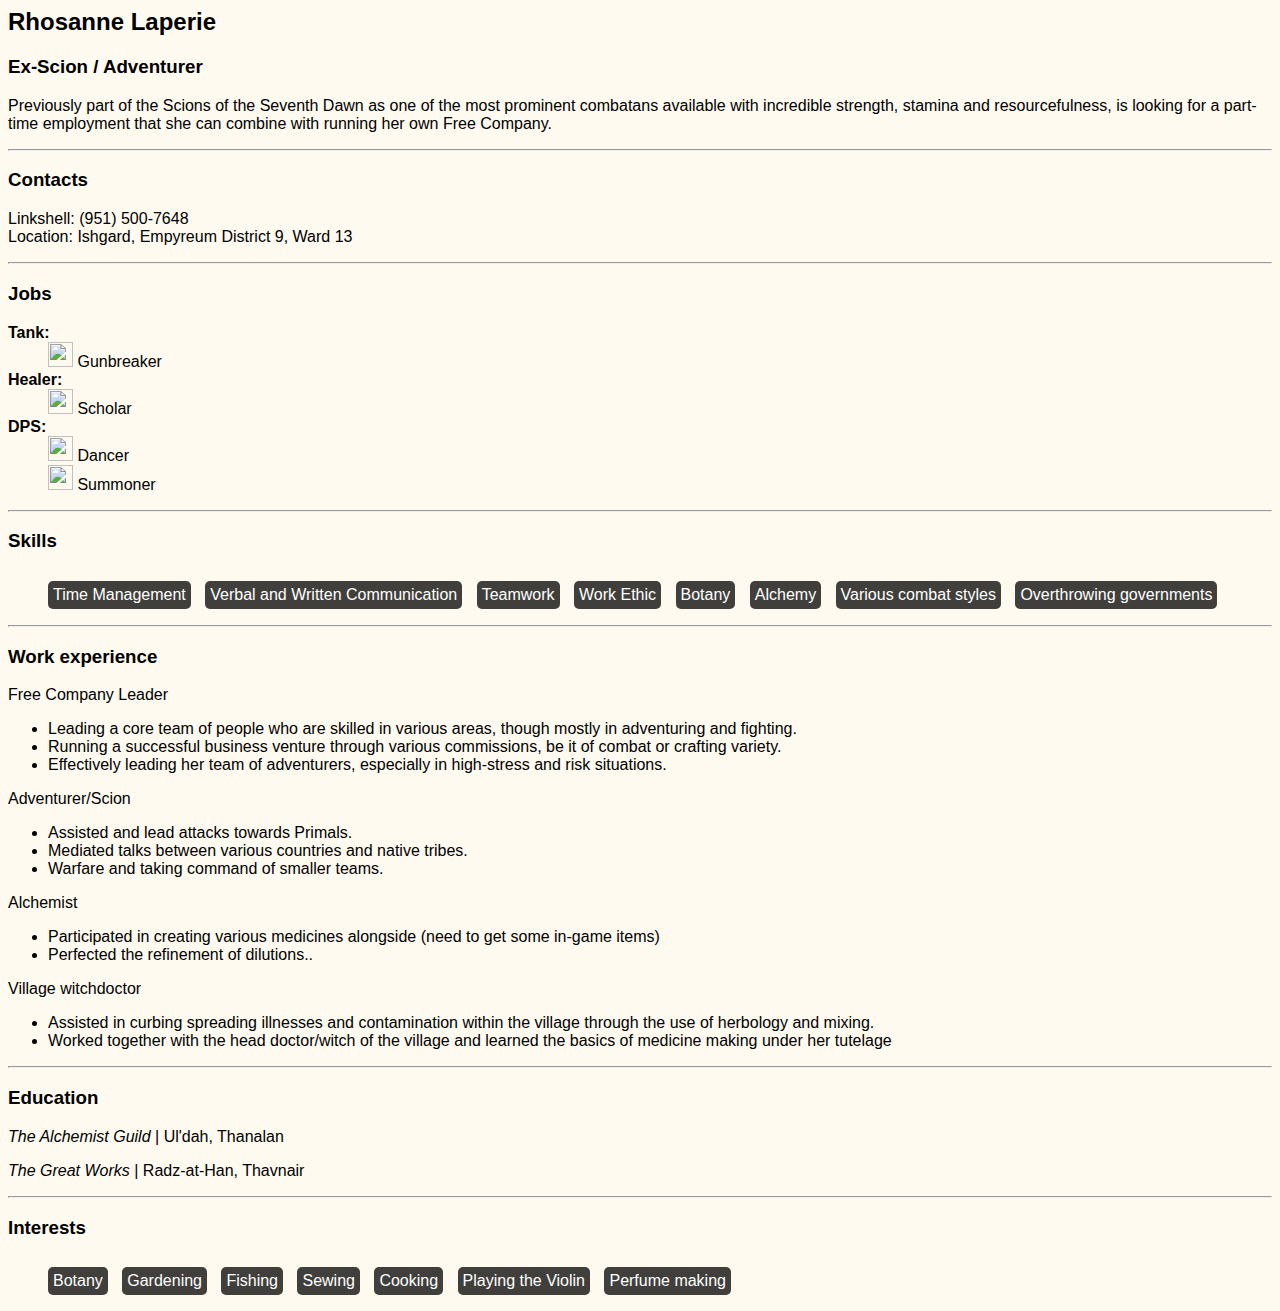
==== index.html @ dc3be78f "Rename rhosie_cv.html to index.html" ====
<!--
        Rhosie FFXIV resume
    -->


    <html>
        <head>
            <link rel="stylesheet" href="rhosie_resume.css">
        </head>
        <body>
            <!--
                Name, Professional title & Summary/Objective
            -->
            <div>
                <h2>Rhosanne Laperie</h2>
                <h3>Ex-Scion / Adventurer</h3>
                <p>Previously part of the Scions of the Seventh Dawn as one of the most prominent combatans available with incredible strength, stamina and resourcefulness, is looking for a part-time employment that she can combine with running her own Free Company.</p>                                
            </div>
            <hr>
    
            <!--
                Contacts
            -->
            <div>
                <h3>Contacts</h3>
                <p>Linkshell: (951) 500-7648<br>
                Location: Ishgard, Empyreum District 9, Ward 13</p>
            </div>
            <hr>
    
            <!--
                Jobs
            -->
            <div>
                <h3>Jobs</h3>
                <dl>
                    <dt><b>Tank:</b></dt>
                    <dd><img src="https://img.finalfantasyxiv.com/lds/promo/h/8/fc5PYpEFGrg4qPYDq_YBbCy1X0.png"
                        width="25"
                        height="25"> Gunbreaker</dd>
                    <dt><b>Healer:</b></dt>
                    <dd><img src="https://img.finalfantasyxiv.com/lds/promo/h/s/2r8fm3U0Io7Pw1XT1tvnjPthp4.png"
                        width="25"
                        height="25"> Scholar</dd>
                    <dt><b>DPS:</b></dt>
                    <dd><img src="https://img.finalfantasyxiv.com/lds/promo/h/0/ZzzbixB1HHW9FaxNXdfY7Y7lvw.png"
                        width="25"
                        height="25"> Dancer</dd>
                    <dd><img src="https://img.finalfantasyxiv.com/lds/promo/h/b/ZwJFxv3XnfqB5N6tKbgXKnj6BU.png"
                        width="25"
                        height="25"> Summoner</dd>
                </dl>
            </div>
            <hr>
    
            <!--
                Skills
            -->
            <div>
                <h3>Skills</h3>
                <ul class="skill-set">
                    <li>Time Management</li>
                    <li>Verbal and Written Communication</li>
                    <li>Teamwork</li>
                    <li>Work Ethic</li>
                    <li>Botany</li>
                    <li>Alchemy</li>
                    <li>Various combat styles</li>
                    <li>Overthrowing governments</li>
                </ul>
            </div>
            <hr>
    
            <!--
                Work experience
            -->
            <div>
                <h3>Work experience</h3>
                <p>Free Company Leader<br>
                    <ul>
                        <li>Leading a core team of people who are skilled in various areas, though mostly in adventuring and fighting.</li>
                        <li>Running a successful business venture through various commissions, be it of combat or crafting variety.</li>
                        <li>Effectively leading her team of adventurers, especially in high-stress and risk situations.</li>
                    </ul>
                </p>
                <p>Adventurer/Scion
                    <ul>
                        <li>Assisted and lead attacks towards Primals.</li>
                        <li>Mediated talks between various countries and native tribes.</li>
                        <li>Warfare and taking command of smaller teams.</li>
                    </ul>
                </p>
                <p>Alchemist
                    <ul>
                        <li>Participated in creating various medicines alongside (need to get some in-game items)</li>
                        <li>Perfected the refinement of dilutions..</li>
                    </ul>
                </p>
                <p>Village witchdoctor
                    <ul>
                        <li>Assisted in curbing spreading illnesses and contamination within the village through the use of herbology and mixing.</li>
                        <li>Worked together with the head doctor/witch of the village and learned the basics of medicine making under her tutelage</li>
                    </ul>
                </p>    
            </div>
            <hr>

            <!--
                Education
            -->
            <div>
                <h3>Education</h3>
                    <p><em>The Alchemist Guild</em> | Ul'dah, Thanalan</p>

                    <p><em>The Great Works</em> | Radz-at-Han, Thavnair</p>
            </div>
            <hr>

            <!--
                Interests
            -->
            <div>
                <h3>Interests</h3>
                <ul class="skill-set">
                    <li>Botany</li>
                    <li>Gardening</li>
                    <li>Fishing</li>
                    <li>Sewing</li>
                    <li>Cooking</li>
                    <li>Playing the Violin</li>
                    <li>Perfume making</li>
                </ul>
            </div>
        </body>
    </html>

    <!--
        
    -->
---- rhosie_resume.css ----
html{
    background-color: floralwhite;
    font-family: 'Segoe UI', sans-serif;
}

.skill-set li{
    background:rgba(0,0,0,.75);
	border-radius:5px;
	color:#FFF;
	display:inline-block;
	list-style:none;
	margin:10px 10px 0 0;
	padding:5px;
	text-align:justify;
}
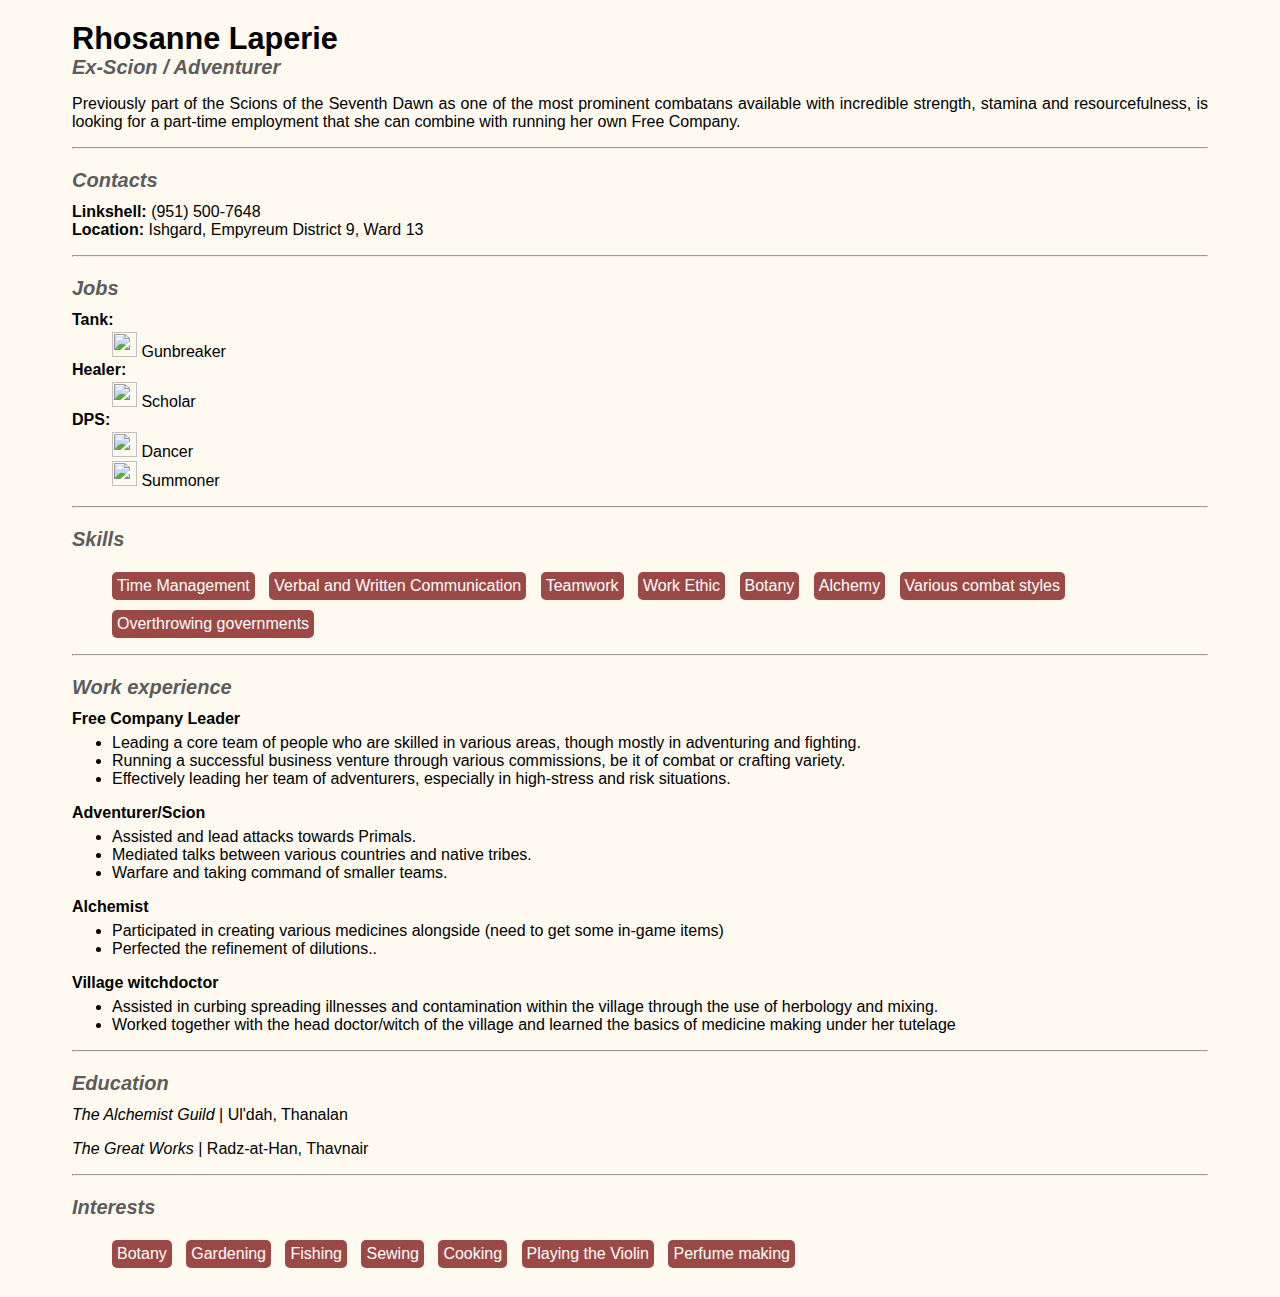
==== commit 002541a0: "Add files via upload" ====
--- a/index.html
+++ b/index.html
@@ -11,7 +11,7 @@
             <!--
                 Name, Professional title & Summary/Objective
             -->
-            <div>
+            <div class="header">
                 <h2>Rhosanne Laperie</h2>
                 <h3>Ex-Scion / Adventurer</h3>
                 <p>Previously part of the Scions of the Seventh Dawn as one of the most prominent combatans available with incredible strength, stamina and resourcefulness, is looking for a part-time employment that she can combine with running her own Free Company.</p>                                
@@ -23,32 +23,24 @@
             -->
             <div>
                 <h3>Contacts</h3>
-                <p>Linkshell: (951) 500-7648<br>
-                Location: Ishgard, Empyreum District 9, Ward 13</p>
+                <p><b>Linkshell:</b> (951) 500-7648<br>
+                <b>Location:</b> Ishgard, Empyreum District 9, Ward 13</p>
             </div>
             <hr>
     
             <!--
                 Jobs
             -->
-            <div>
+            <div class="jobs">
                 <h3>Jobs</h3>
                 <dl>
-                    <dt><b>Tank:</b></dt>
-                    <dd><img src="https://img.finalfantasyxiv.com/lds/promo/h/8/fc5PYpEFGrg4qPYDq_YBbCy1X0.png"
-                        width="25"
-                        height="25"> Gunbreaker</dd>
-                    <dt><b>Healer:</b></dt>
-                    <dd><img src="https://img.finalfantasyxiv.com/lds/promo/h/s/2r8fm3U0Io7Pw1XT1tvnjPthp4.png"
-                        width="25"
-                        height="25"> Scholar</dd>
-                    <dt><b>DPS:</b></dt>
-                    <dd><img src="https://img.finalfantasyxiv.com/lds/promo/h/0/ZzzbixB1HHW9FaxNXdfY7Y7lvw.png"
-                        width="25"
-                        height="25"> Dancer</dd>
-                    <dd><img src="https://img.finalfantasyxiv.com/lds/promo/h/b/ZwJFxv3XnfqB5N6tKbgXKnj6BU.png"
-                        width="25"
-                        height="25"> Summoner</dd>
+                    <dt>Tank:</dt>
+                    <dd><img src="https://img.finalfantasyxiv.com/lds/promo/h/8/fc5PYpEFGrg4qPYDq_YBbCy1X0.png"> Gunbreaker</dd>
+                    <dt>Healer:</dt>
+                    <dd><img src="https://img.finalfantasyxiv.com/lds/promo/h/s/2r8fm3U0Io7Pw1XT1tvnjPthp4.png"> Scholar</dd>
+                    <dt>DPS:</dt>
+                    <dd><img src="https://img.finalfantasyxiv.com/lds/promo/h/0/ZzzbixB1HHW9FaxNXdfY7Y7lvw.png"> Dancer</dd>
+                    <dd><img src="https://img.finalfantasyxiv.com/lds/promo/h/b/ZwJFxv3XnfqB5N6tKbgXKnj6BU.png"> Summoner</dd>
                 </dl>
             </div>
             <hr>
@@ -74,7 +66,7 @@
             <!--
                 Work experience
             -->
-            <div>
+            <div class="work">
                 <h3>Work experience</h3>
                 <p>Free Company Leader<br>
                     <ul>
@@ -136,4 +128,4 @@
 
     <!--
         
-    -->
+    -->--- a/rhosie_resume.css
+++ b/rhosie_resume.css
@@ -1,10 +1,18 @@
 html{
     background-color: floralwhite;
     font-family: 'Segoe UI', sans-serif;
+    margin: 1% 5%;
+}
+
+h3{
+    font-style: italic;
+    font-size: 15pt;
+    color:rgb(92, 92, 92);
+    margin-bottom: -5px;
 }
 
 .skill-set li{
-    background:rgba(0,0,0,.75);
+    background:rgba(122, 13, 13, 0.75);
 	border-radius:5px;
 	color:#FFF;
 	display:inline-block;
@@ -13,3 +21,38 @@
 	padding:5px;
 	text-align:justify;
 }
+
+.header h2{
+    font-weight: bold;
+    font-size: 23pt;
+    margin-bottom: -20px;
+}
+
+.header h3{
+        font-style: italic;
+        font-size: 15pt;
+        color:rgb(92, 92, 92);
+        margin-bottom: 0;
+}
+
+.header p{
+    text-align: justify;
+}
+
+.work p{
+    font-weight: bold;
+}
+
+.work ul{
+    margin-top: -10px;
+}
+
+.jobs dt{
+    font-weight: bold;
+    margin-bottom: 3px;
+}
+
+.jobs img{
+    width: 25;
+    height: 25;
+}
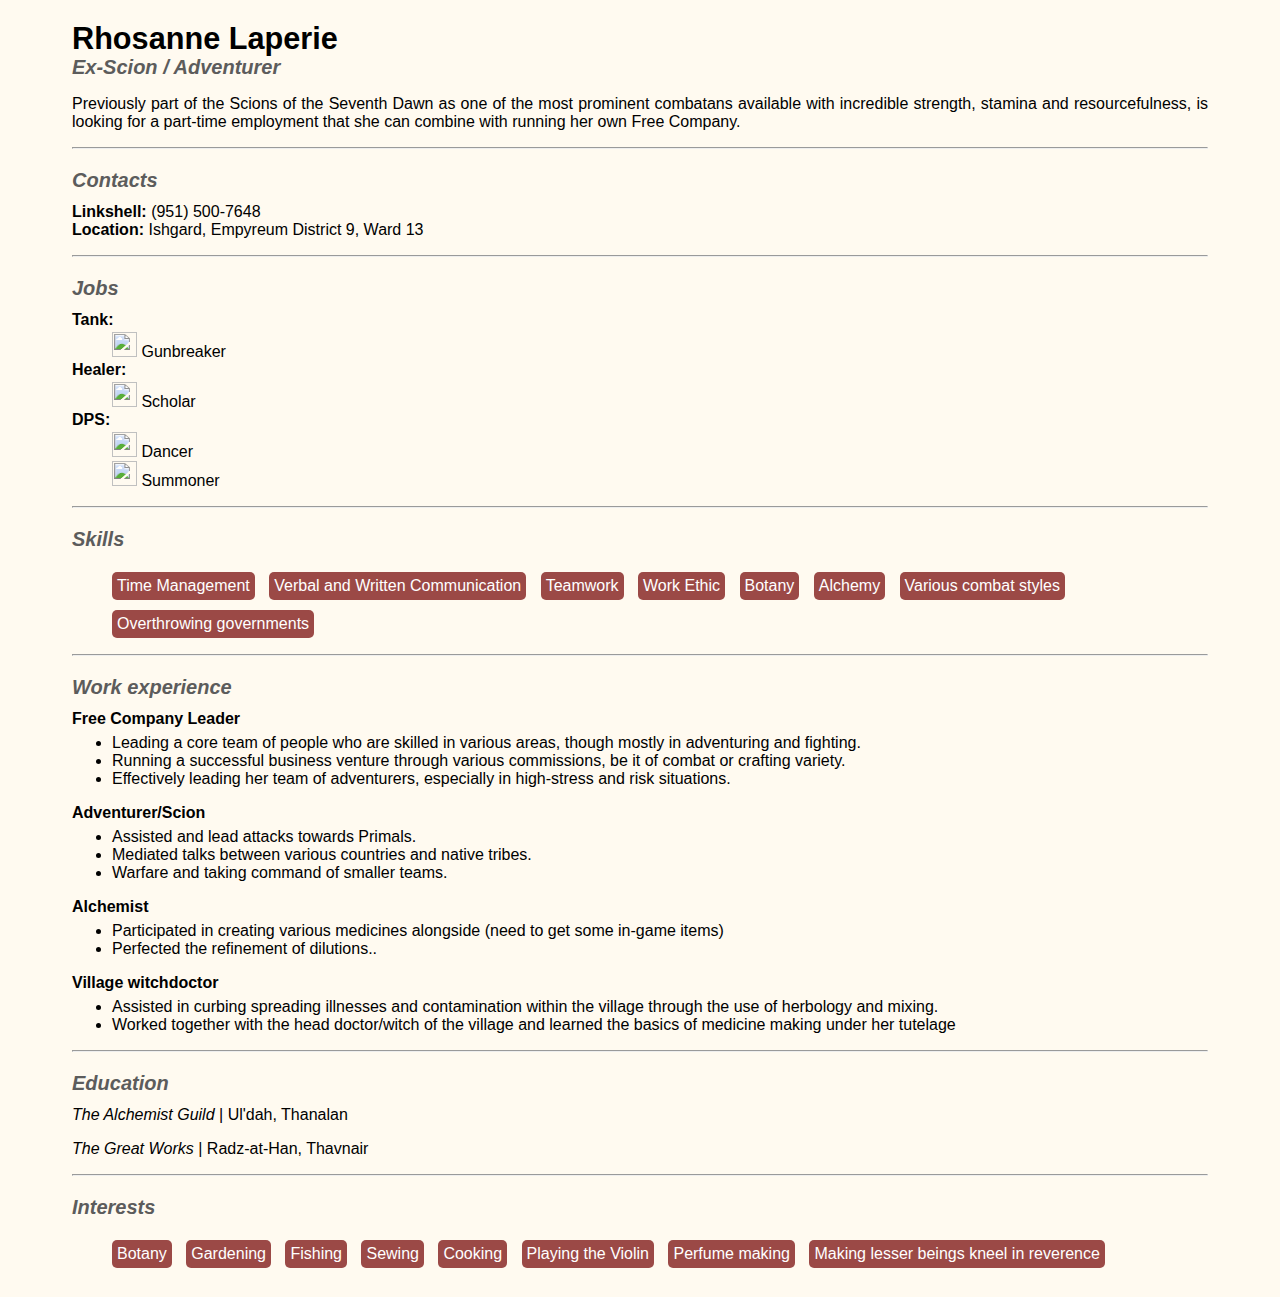
==== commit 40c0142c: "Update index.html" ====
--- a/index.html
+++ b/index.html
@@ -121,6 +121,7 @@
                     <li>Cooking</li>
                     <li>Playing the Violin</li>
                     <li>Perfume making</li>
+                    <li>Making lesser beings kneel in reverence</li>
                 </ul>
             </div>
         </body>
@@ -128,4 +129,4 @@
 
     <!--
         
-    -->+    -->
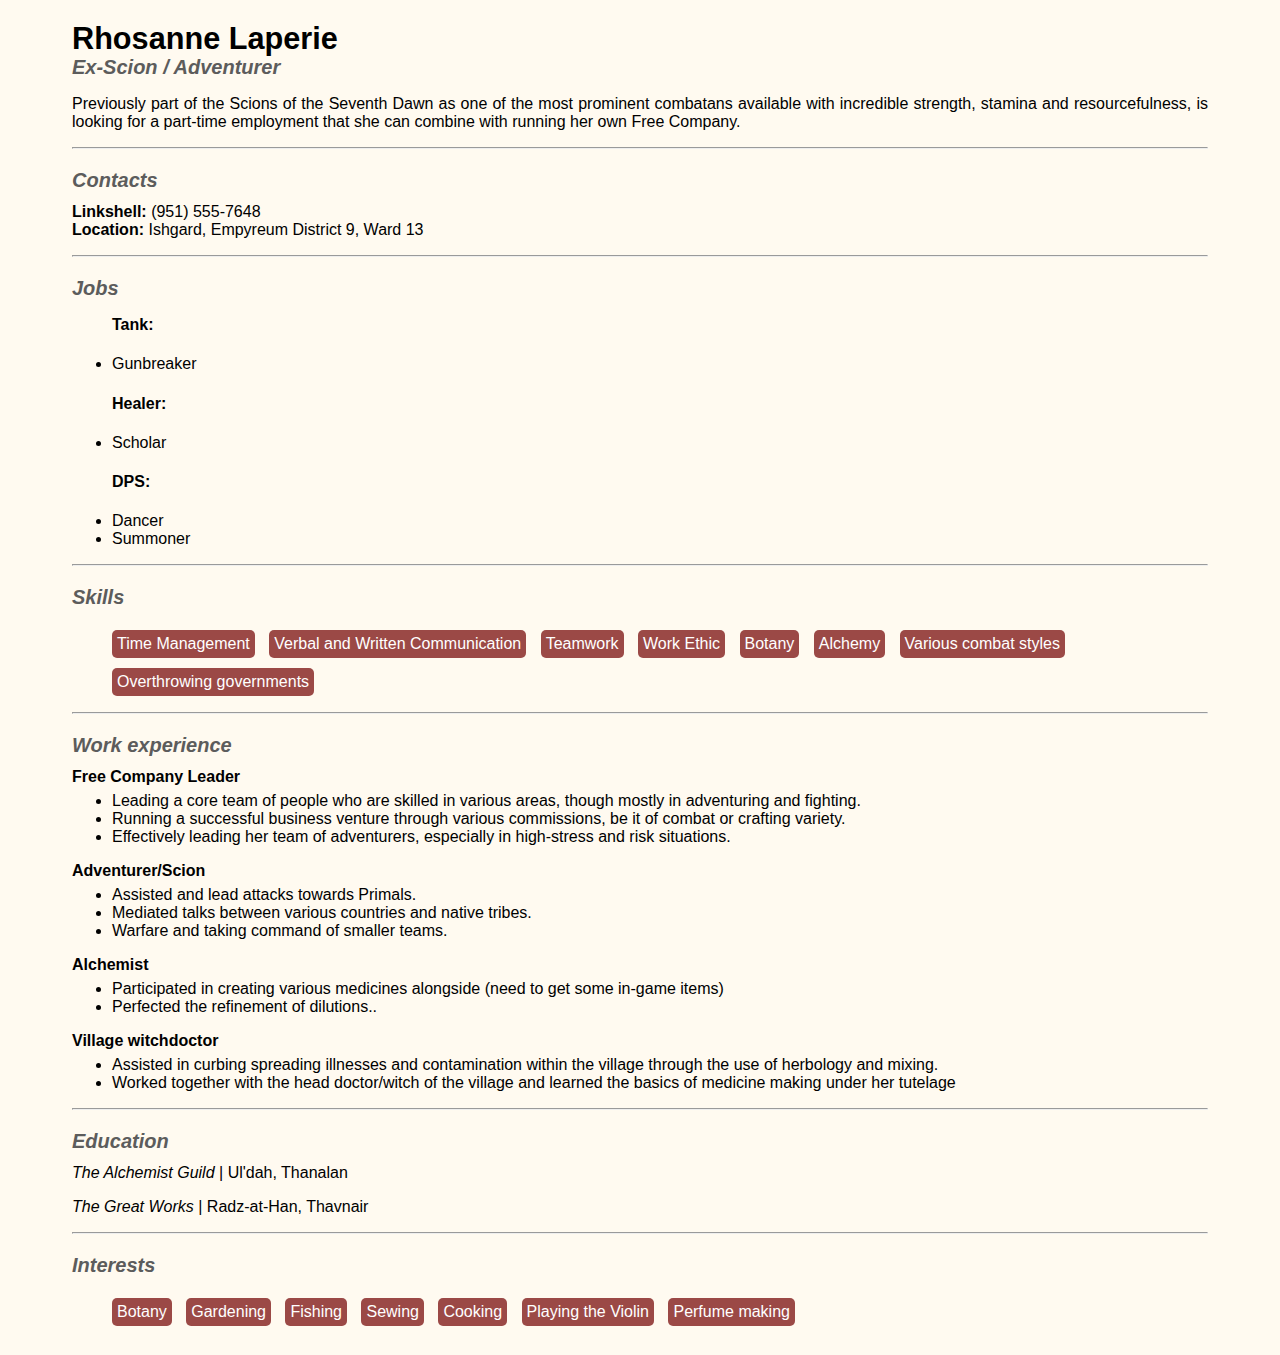
==== commit 7018a9eb: "Update index.html" ====
--- a/index.html
+++ b/index.html
@@ -23,7 +23,7 @@
             -->
             <div>
                 <h3>Contacts</h3>
-                <p><b>Linkshell:</b> (951) 500-7648<br>
+                <p><b>Linkshell:</b> (951) 555-7648<br>
                 <b>Location:</b> Ishgard, Empyreum District 9, Ward 13</p>
             </div>
             <hr>
@@ -31,17 +31,18 @@
             <!--
                 Jobs
             -->
-            <div class="jobs">
+            <div>
                 <h3>Jobs</h3>
-                <dl>
-                    <dt>Tank:</dt>
-                    <dd><img src="https://img.finalfantasyxiv.com/lds/promo/h/8/fc5PYpEFGrg4qPYDq_YBbCy1X0.png"> Gunbreaker</dd>
-                    <dt>Healer:</dt>
-                    <dd><img src="https://img.finalfantasyxiv.com/lds/promo/h/s/2r8fm3U0Io7Pw1XT1tvnjPthp4.png"> Scholar</dd>
-                    <dt>DPS:</dt>
-                    <dd><img src="https://img.finalfantasyxiv.com/lds/promo/h/0/ZzzbixB1HHW9FaxNXdfY7Y7lvw.png"> Dancer</dd>
-                    <dd><img src="https://img.finalfantasyxiv.com/lds/promo/h/b/ZwJFxv3XnfqB5N6tKbgXKnj6BU.png"> Summoner</dd>
-                </dl>
+                <ul><h4>Tank:</h4>
+                    <li class="gnb">Gunbreaker</li>
+                </ul>
+                <ul><h4>Healer:</h4>
+                    <li class="sch">Scholar</li>
+                </ul>
+                <ul><h4>DPS:</h4>
+                    <li class="dnc">Dancer</li>
+                    <li class="smn">Summoner</li>
+                </ul>
             </div>
             <hr>
     
@@ -121,7 +122,6 @@
                     <li>Cooking</li>
                     <li>Playing the Violin</li>
                     <li>Perfume making</li>
-                    <li>Making lesser beings kneel in reverence</li>
                 </ul>
             </div>
         </body>
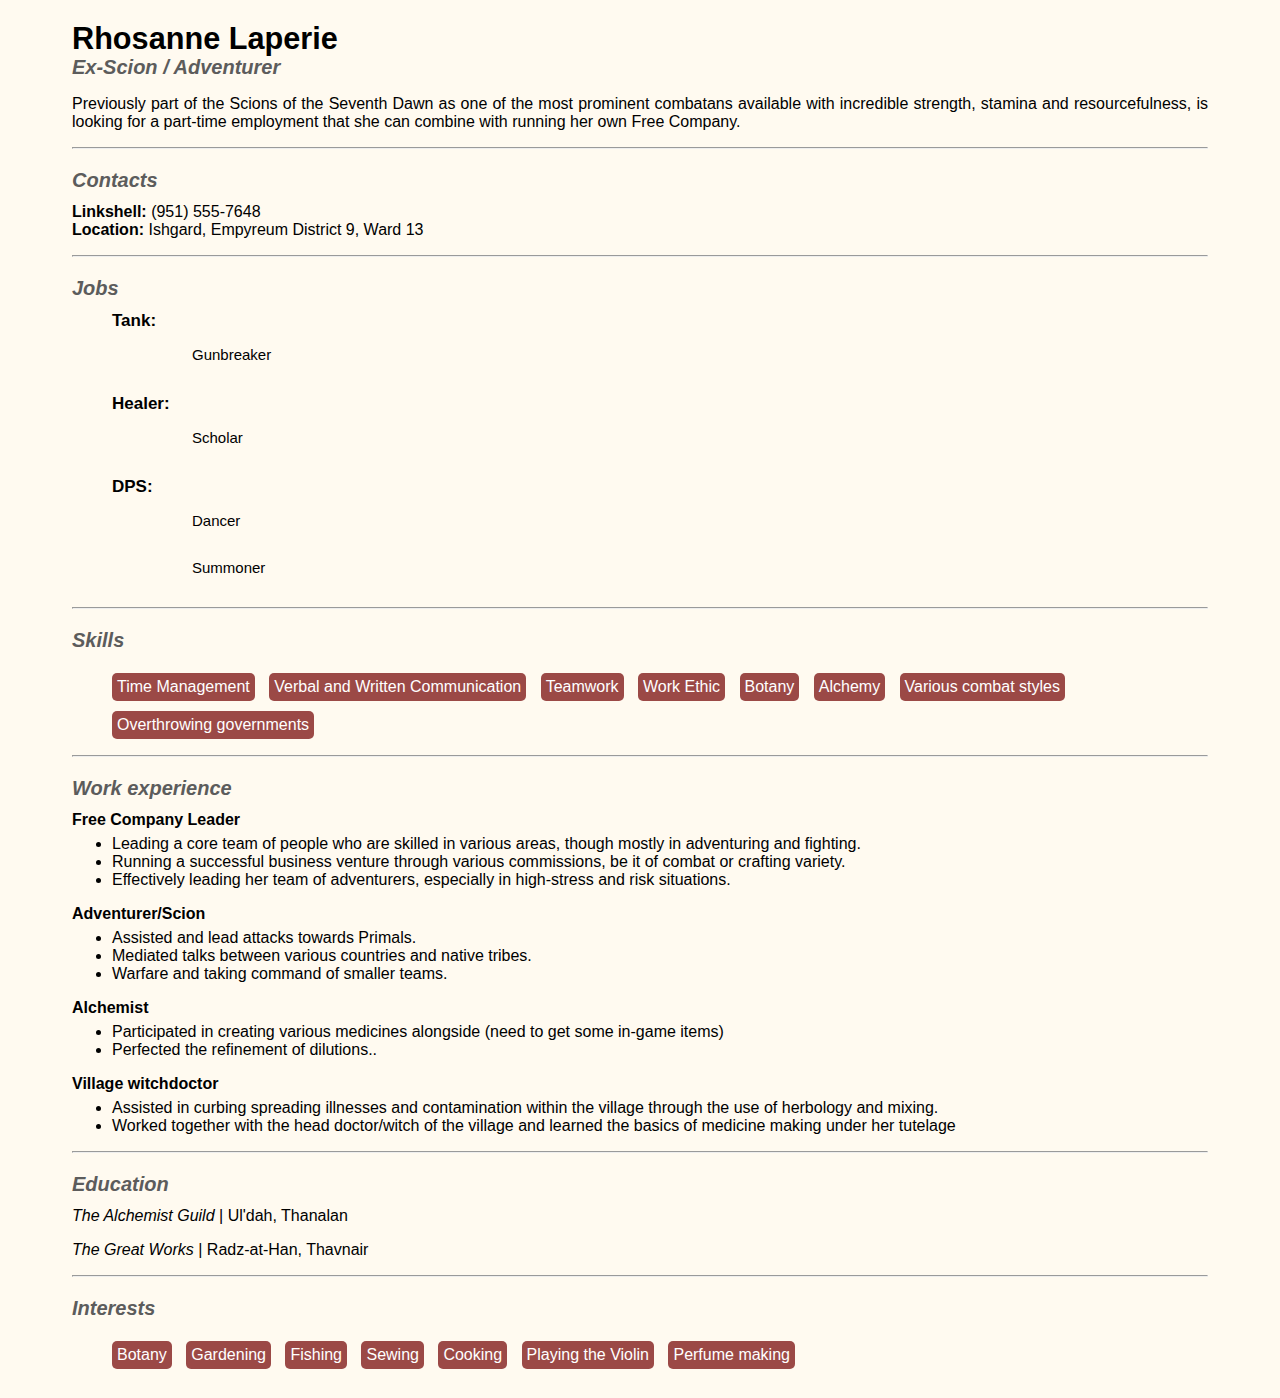
==== commit 09580721: "Add files via upload" ====
--- a/index.html
+++ b/index.html
@@ -129,4 +129,4 @@
 
     <!--
         
-    -->
+    -->--- a/rhosie_resume.css
+++ b/rhosie_resume.css
@@ -47,12 +47,51 @@
     margin-top: -10px;
 }
 
-.jobs dt{
-    font-weight: bold;
-    margin-bottom: 3px;
+.gnb{
+    margin-left: 40px;
+    padding:15px 0 15px 40px;
+    list-style: none;
+    background-image: url('https://img.finalfantasyxiv.com/lds/promo/h/8/fc5PYpEFGrg4qPYDq_YBbCy1X0.png');
+    background-repeat:no-repeat;
+    background-position: left center;
+    background-size: 30px;
+    font-size: 15;
 }
 
-.jobs img{
-    width: 25;
-    height: 25;
+.sch{
+    margin-left: 40px;
+    padding:15px 0 15px 40px;
+    list-style: none;
+    background-image: url('https://img.finalfantasyxiv.com/lds/promo/h/s/2r8fm3U0Io7Pw1XT1tvnjPthp4.png');
+    background-repeat:no-repeat;
+    background-position: left center;
+    background-size: 30px;
+    font-size: 15;
 }
+
+.dnc{
+    margin-left: 40px;
+    padding:15px 0 15px 40px;
+    list-style: none;
+    background-image: url('https://img.finalfantasyxiv.com/lds/promo/h/0/ZzzbixB1HHW9FaxNXdfY7Y7lvw.png');
+    background-repeat:no-repeat;
+    background-position: left center;
+    background-size: 30px;
+    font-size: 15;
+}
+
+.smn{
+    margin-left: 40px;
+    padding:15px 0 15px 40px;
+    list-style: none;
+    background-image: url('https://img.finalfantasyxiv.com/lds/promo/h/b/ZwJFxv3XnfqB5N6tKbgXKnj6BU.png');
+    background-repeat:no-repeat;
+    background-position: left center;
+    background-size: 30px;
+    font-size: 15;
+}
+
+ul h4{
+    margin:0;
+    font-size: 17;
+}
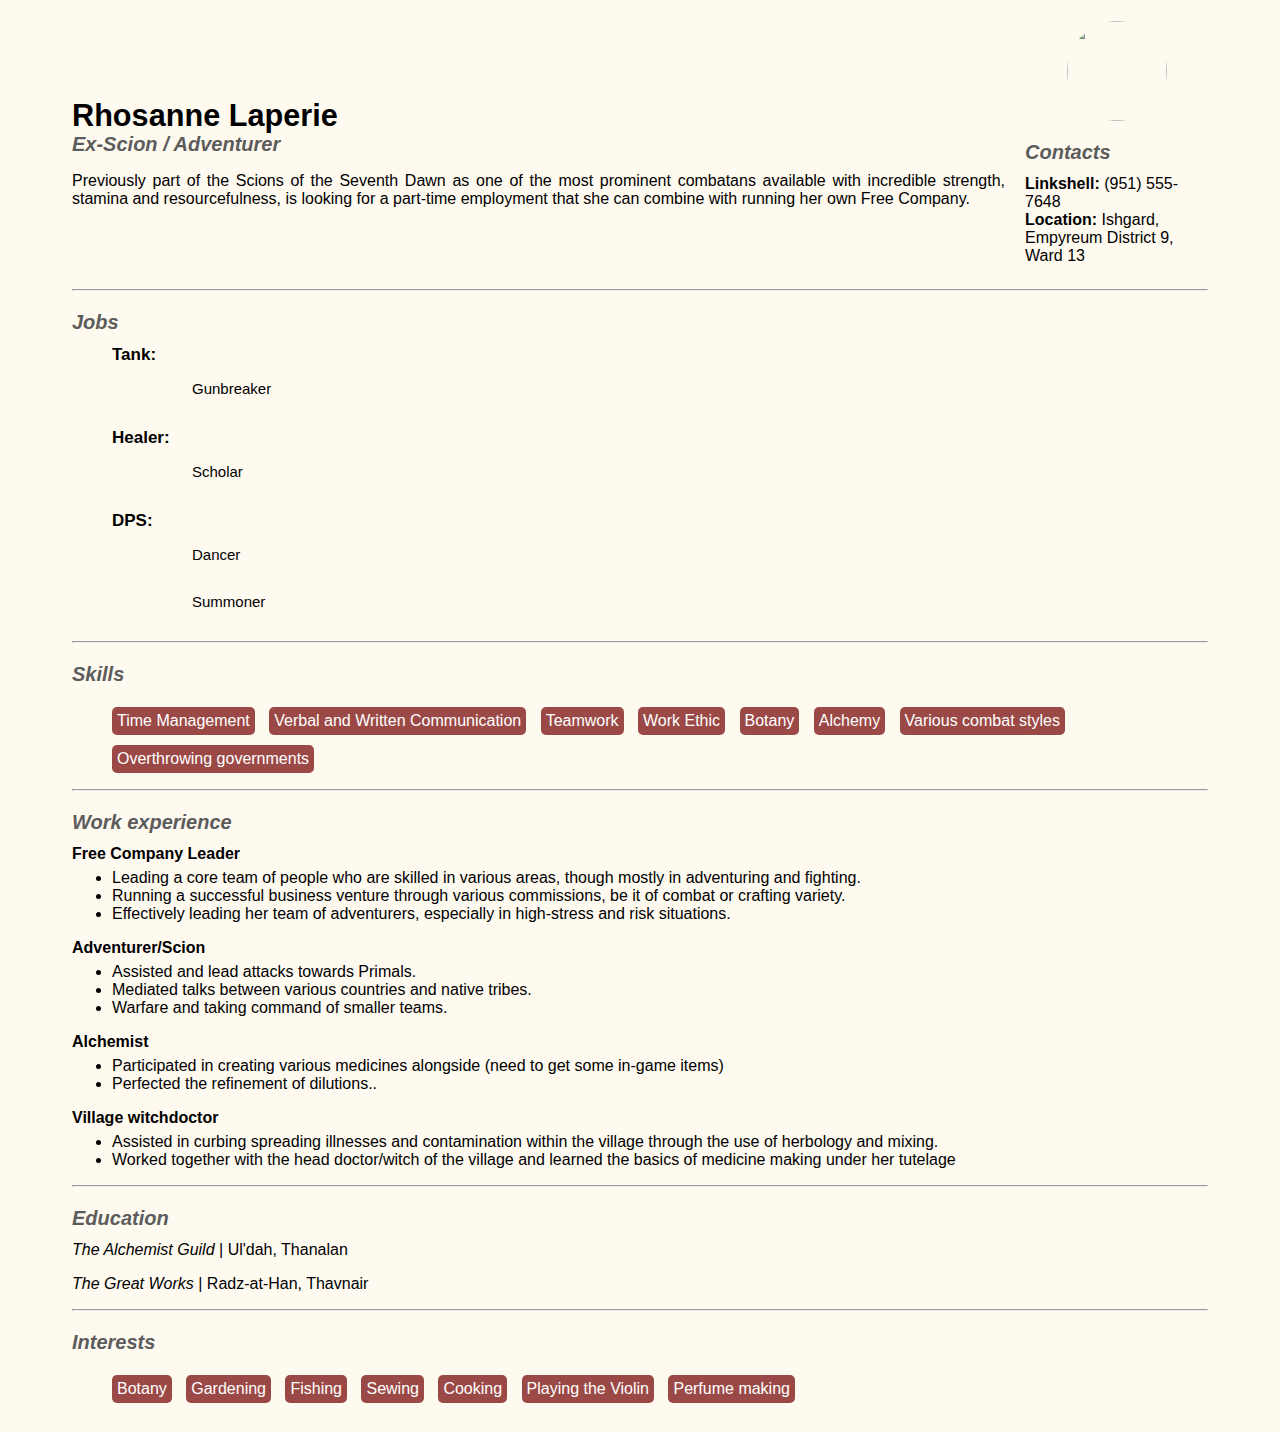
==== commit 581b1345: "Add files via upload" ====
--- a/index.html
+++ b/index.html
@@ -9,23 +9,25 @@
         </head>
         <body>
             <!--
-                Name, Professional title & Summary/Objective
+                Name, Professional title, Summary/Objective & Contacts
             -->
-            <div class="header">
-                <h2>Rhosanne Laperie</h2>
-                <h3>Ex-Scion / Adventurer</h3>
-                <p>Previously part of the Scions of the Seventh Dawn as one of the most prominent combatans available with incredible strength, stamina and resourcefulness, is looking for a part-time employment that she can combine with running her own Free Company.</p>                                
-            </div>
-            <hr>
+            <header>
+                <span class="clearfix flex">
+                    <div class="header">
+                        <h1>Rhosanne Laperie</h1>
+                        <h3>Ex-Scion / Adventurer</h3>
+                        <p>Previously part of the Scions of the Seventh Dawn as one of the most prominent combatans available with incredible strength, stamina and resourcefulness, is looking for a part-time employment that she can combine with running her own Free Company.</p>
+                    </div>
     
-            <!--
-                Contacts
-            -->
-            <div>
-                <h3>Contacts</h3>
-                <p><b>Linkshell:</b> (951) 555-7648<br>
-                <b>Location:</b> Ishgard, Empyreum District 9, Ward 13</p>
-            </div>
+                    <div class="contacts">
+                        <img    class="fit-picture" 
+                                src="https://cdn.discordapp.com/attachments/1004721601708818545/1065043418549596190/Rhosanne_detail_mini.jpg">
+                        <h3>Contacts</h3>
+                        <p><b>Linkshell:</b> (951) 555-7648<br>
+                        <b>Location:</b> Ishgard, Empyreum District 9, Ward 13</p>
+                    </div>
+                </span>
+            </header>
             <hr>
     
             <!--
--- a/rhosie_resume.css
+++ b/rhosie_resume.css
@@ -11,18 +11,7 @@
     margin-bottom: -5px;
 }
 
-.skill-set li{
-    background:rgba(122, 13, 13, 0.75);
-	border-radius:5px;
-	color:#FFF;
-	display:inline-block;
-	list-style:none;
-	margin:10px 10px 0 0;
-	padding:5px;
-	text-align:justify;
-}
-
-.header h2{
+.header h1{
     font-weight: bold;
     font-size: 23pt;
     margin-bottom: -20px;
@@ -39,12 +28,35 @@
     text-align: justify;
 }
 
-.work p{
-    font-weight: bold;
+.header div{
+    float: left;
+    
 }
 
-.work ul{
-    margin-top: -10px;
+.contacts{
+    float: right;
+    margin-left: 20px;
+}
+
+.clearfix::after {
+    content: "";
+    clear: both;
+    display: table;
+}
+
+.flex {
+    display: flex;
+    align-items: center;
+    justify-content: center;
+    flex-direction: row;
+}
+
+.fit-picture{
+    width:100;
+    border-radius: 50%;
+    display: block;
+    margin-left: auto;
+    margin-right: auto;
 }
 
 .gnb{
@@ -95,3 +107,22 @@
     margin:0;
     font-size: 17;
 }
+
+.skill-set li{
+    background:rgba(122, 13, 13, 0.75);
+	border-radius:5px;
+	color:#FFF;
+	display:inline-block;
+	list-style:none;
+	margin:10px 10px 0 0;
+	padding:5px;
+	text-align:justify;
+}
+
+.work p{
+    font-weight: bold;
+}
+
+.work ul{
+    margin-top: -10px;
+}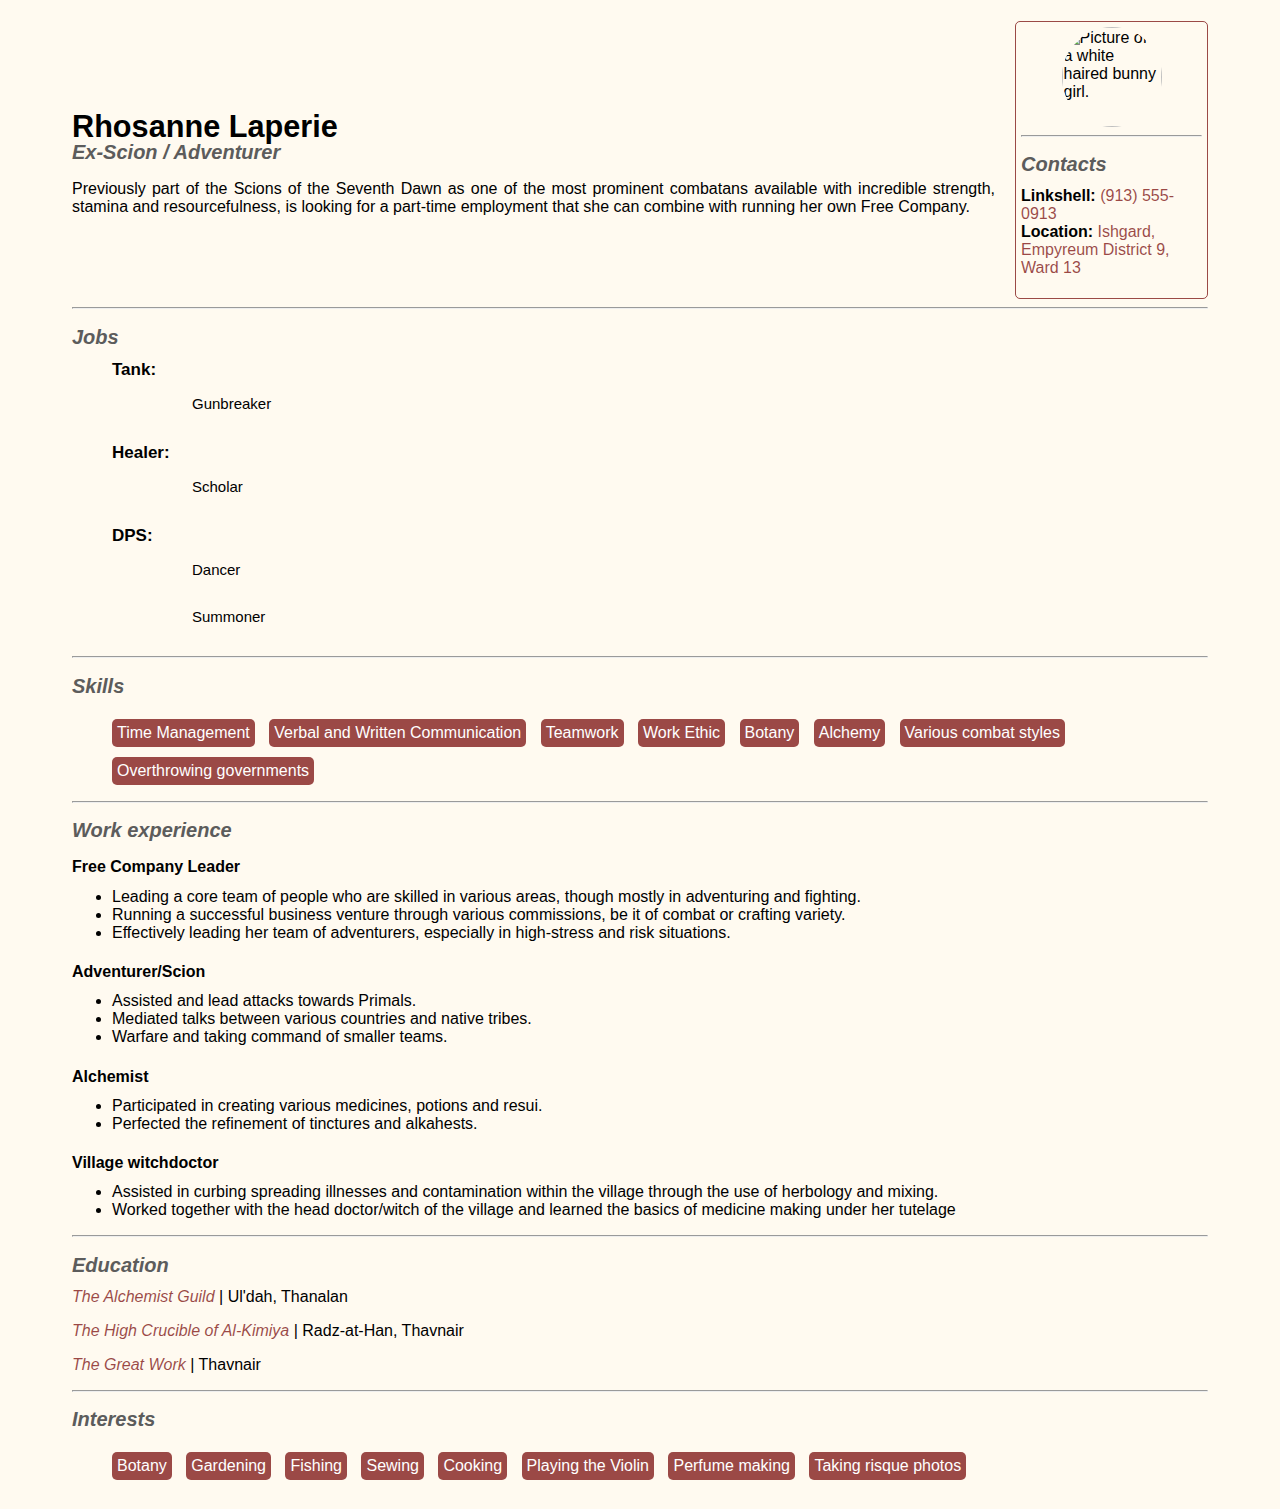
==== commit 483ff731: "Add files via upload" ====
--- a/index.html
+++ b/index.html
@@ -15,16 +15,22 @@
                 <span class="clearfix flex">
                     <div class="header">
                         <h1>Rhosanne Laperie</h1>
-                        <h3>Ex-Scion / Adventurer</h3>
-                        <p>Previously part of the Scions of the Seventh Dawn as one of the most prominent combatans available with incredible strength, stamina and resourcefulness, is looking for a part-time employment that she can combine with running her own Free Company.</p>
+                        <h2>Ex-Scion / Adventurer</h2>
+                        <p>Previously part of the Scions of the Seventh Dawn as 
+                            one of the most prominent combatans available with 
+                            incredible strength, stamina and resourcefulness, is 
+                            looking for a part-time employment that she can 
+                            combine with running her own Free Company.</p>
                     </div>
     
                     <div class="contacts">
                         <img    class="fit-picture" 
-                                src="https://cdn.discordapp.com/attachments/1004721601708818545/1065043418549596190/Rhosanne_detail_mini.jpg">
-                        <h3>Contacts</h3>
-                        <p><b>Linkshell:</b> (951) 555-7648<br>
-                        <b>Location:</b> Ishgard, Empyreum District 9, Ward 13</p>
+                                src="https://cdn.discordapp.com/attachments/1004721601708818545/1065043418549596190/Rhosanne_detail_mini.jpg"
+                                alt="Picture of a white haired bunny girl.">
+                        <hr>
+                        <h2>Contacts</h2>
+                        <p><b>Linkshell:</b> <a href="#" target="_blank" rel="noopener">(913) 555-0913</a><br>
+                        <b>Location:</b> <a href="https://cdn.discordapp.com/attachments/1004721601708818545/1065350467258949704/ffxiv_18012023_211431_241.png" target="_blank" rel="noopener">Ishgard, Empyreum District 9, Ward 13</a></p>
                     </div>
                 </span>
             </header>
@@ -33,17 +39,17 @@
             <!--
                 Jobs
             -->
-            <div>
-                <h3>Jobs</h3>
-                <ul><h4>Tank:</h4>
-                    <li class="gnb">Gunbreaker</li>
+            <div class="jobs">
+                <h2>Jobs</h2>
+                <ul><h3>Tank:</h3>
+                    <li class="gnb"><a href="https://na.finalfantasyxiv.com/jobguide/gunbreaker/" target="_blank" rel="noopener">Gunbreaker</a></li>
                 </ul>
-                <ul><h4>Healer:</h4>
-                    <li class="sch">Scholar</li>
+                <ul><h3>Healer:</h3>
+                    <li class="sch"><a href="https://na.finalfantasyxiv.com/jobguide/scholar/" target="_blank" rel="noopener">Scholar</a></li>
                 </ul>
-                <ul><h4>DPS:</h4>
-                    <li class="dnc">Dancer</li>
-                    <li class="smn">Summoner</li>
+                <ul><h3>DPS:</h3>
+                    <li class="dnc"><a href="https://na.finalfantasyxiv.com/jobguide/dancer/" target="_blank" rel="noopener">Dancer</a></li>
+                    <li class="smn"><a href="https://na.finalfantasyxiv.com/jobguide/summoner/" target="_blank" rel="noopener">Summoner</a></li>
                 </ul>
             </div>
             <hr>
@@ -52,7 +58,7 @@
                 Skills
             -->
             <div>
-                <h3>Skills</h3>
+                <h2>Skills</h2>
                 <ul class="skill-set">
                     <li>Time Management</li>
                     <li>Verbal and Written Communication</li>
@@ -70,28 +76,28 @@
                 Work experience
             -->
             <div class="work">
-                <h3>Work experience</h3>
-                <p>Free Company Leader<br>
+                <h2>Work experience</h2>
+                <h4>Free Company Leader</h4>
                     <ul>
                         <li>Leading a core team of people who are skilled in various areas, though mostly in adventuring and fighting.</li>
                         <li>Running a successful business venture through various commissions, be it of combat or crafting variety.</li>
                         <li>Effectively leading her team of adventurers, especially in high-stress and risk situations.</li>
                     </ul>
                 </p>
-                <p>Adventurer/Scion
+                <p><h4>Adventurer/Scion</h4>
                     <ul>
                         <li>Assisted and lead attacks towards Primals.</li>
                         <li>Mediated talks between various countries and native tribes.</li>
                         <li>Warfare and taking command of smaller teams.</li>
                     </ul>
                 </p>
-                <p>Alchemist
+                <p><h4>Alchemist</h4>
                     <ul>
-                        <li>Participated in creating various medicines alongside (need to get some in-game items)</li>
-                        <li>Perfected the refinement of dilutions..</li>
+                        <li>Participated in creating various medicines, potions and resui.</li>
+                        <li>Perfected the refinement of tinctures and alkahests.</li>
                     </ul>
                 </p>
-                <p>Village witchdoctor
+                <p><h4>Village witchdoctor</h4>
                     <ul>
                         <li>Assisted in curbing spreading illnesses and contamination within the village through the use of herbology and mixing.</li>
                         <li>Worked together with the head doctor/witch of the village and learned the basics of medicine making under her tutelage</li>
@@ -104,10 +110,12 @@
                 Education
             -->
             <div>
-                <h3>Education</h3>
-                    <p><em>The Alchemist Guild</em> | Ul'dah, Thanalan</p>
+                <h2>Education</h2>
+                    <p><em><a href="https://cdn.discordapp.com/attachments/1004721601708818545/1065354727564521532/ffxiv_18012023_213817_748.png" target="_blank" rel="noopener">The Alchemist Guild</a></em> | Ul'dah, Thanalan</p>
 
-                    <p><em>The Great Works</em> | Radz-at-Han, Thavnair</p>
+                    <p><em><a href="https://cdn.discordapp.com/attachments/1004721601708818545/1065350466894037053/ffxiv_18012023_211556_933.png" target="_blank" rel="noopener">The High Crucible of Al-Kimiya</a></em> | Radz-at-Han, Thavnair</p>
+
+                    <p><em><a href="https://finalfantasy.fandom.com/wiki/Thavnair#The_Great_Work" target="_blank" rel="noopener">The Great Work</a></em> | Thavnair</p>
             </div>
             <hr>
 
@@ -115,7 +123,7 @@
                 Interests
             -->
             <div>
-                <h3>Interests</h3>
+                <h2>Interests</h2>
                 <ul class="skill-set">
                     <li>Botany</li>
                     <li>Gardening</li>
@@ -124,6 +132,7 @@
                     <li>Cooking</li>
                     <li>Playing the Violin</li>
                     <li>Perfume making</li>
+                    <li><a href="https://www.youtube.com/watch?v=dQw4w9WgXcQ" target="_blank" rel="noopener">Taking risque photos</a></li>
                 </ul>
             </div>
         </body>
--- a/rhosie_resume.css
+++ b/rhosie_resume.css
@@ -4,11 +4,16 @@
     margin: 1% 5%;
 }
 
-h3{
+h2{
     font-style: italic;
     font-size: 15pt;
     color:rgb(92, 92, 92);
     margin-bottom: -5px;
+}
+
+a{
+    color:rgba(122, 13, 13, 0.75);
+    text-decoration: none;
 }
 
 .header h1{
@@ -17,7 +22,7 @@
     margin-bottom: -20px;
 }
 
-.header h3{
+.header h2{
         font-style: italic;
         font-size: 15pt;
         color:rgb(92, 92, 92);
@@ -36,6 +41,15 @@
 .contacts{
     float: right;
     margin-left: 20px;
+    padding: 5px;
+    border-style: solid;
+    border-width: 1px;
+    border-radius: 5px;
+    border-color: rgba(122, 13, 13, 0.75)
+}
+
+.contacts hr{
+    color: rgba(122, 13, 13, 0.75);
 }
 
 .clearfix::after {
@@ -57,6 +71,10 @@
     display: block;
     margin-left: auto;
     margin-right: auto;
+}
+
+.jobs a {
+    color: black !important;
 }
 
 .gnb{
@@ -103,7 +121,7 @@
     font-size: 15;
 }
 
-ul h4{
+ul h3{
     margin:0;
     font-size: 17;
 }
@@ -119,6 +137,15 @@
 	text-align:justify;
 }
 
+.skill-set li:hover{
+    background: rgb(175, 89, 8);
+    color: #FFF;
+}
+
+.skill-set a{
+    color: #FFF !important;
+}
+
 .work p{
     font-weight: bold;
 }
